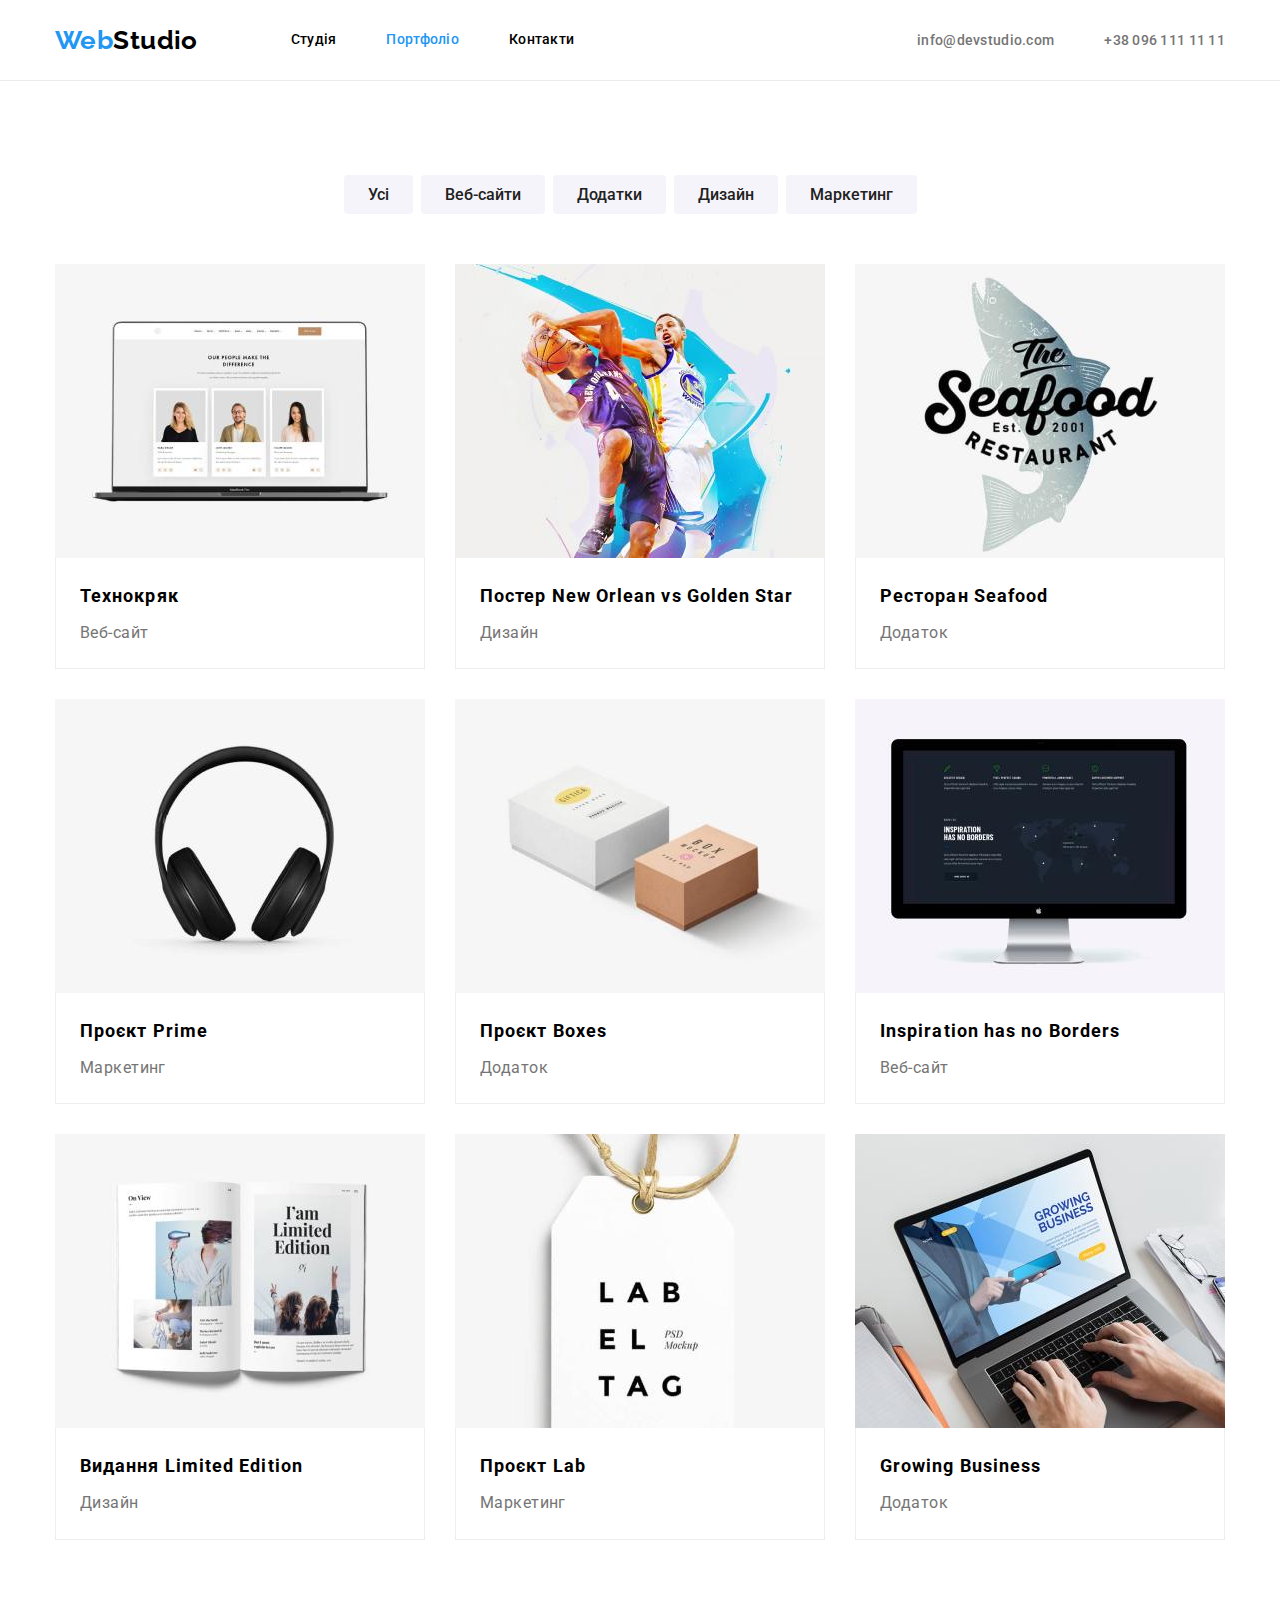
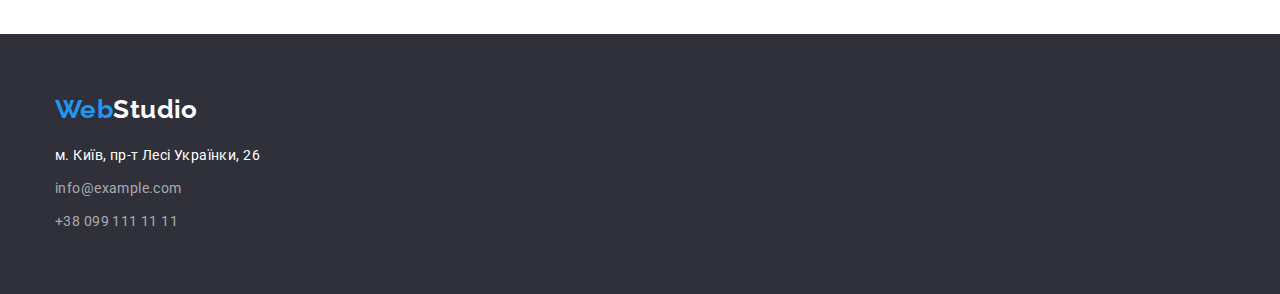
==== portfolio.html @ ac51cc39 "new" ====
<!DOCTYPE html>
<html lang="uk">
  <head>
    <meta charset="UTF-8" />
    <meta http-equiv="X-UA-Compatible" content="IE=edge" />
    <meta name="viewport" content="width=device-width, initial-scale=1.0" />
    <link rel="preconnect" href="https://fonts.googleapis.com" />
    <link rel="preconnect" href="https://fonts.gstatic.com" crossorigin />
    <link
      href="https://fonts.googleapis.com/css2?family=Raleway:wght@700&family=Roboto:wght@400;500;700;900&display=swap"
      rel="stylesheet"
    />
    <link
      rel="stylesheet"
      href="https://cdnjs.cloudflare.com/ajax/libs/modern-normalize/1.0.0/modern-normalize.min.css"
    />
    <link rel="stylesheet" href="./css/styles.css" />
    <title>Portfolio</title>
  </head>
  <body class="body">
    <!--Header-->
    <header class="top-header">
      <div class="conteiner main-nav">
        <nav class="top-navigation">
          <a class="logo" href="/." lang="en">
            <span class="logo-web">Web</span
            ><span class="logo-studio">Studio</span></a
          >
          <ul class="menu">
            <li class="menu-item">
              <a class="menu-link" href="./index.html"> Студія </a>
            </li>
            <li class="menu-item">
              <a class="menu-link current" href="./portfolio.html">
                Портфоліо
              </a>
            </li>
            <li class="menu-item">
              <a class="menu-link" href=""> Контакти </a>
            </li>
          </ul>
        </nav>
        <ul class="menu-contacts">
          <li class="contacts-link">
            <a
              class="contacts-link-phone-mail"
              href="mailto:info@devstudio.com"
              lang="en"
              >info@devstudio.com</a
            >
          </li>
          <li class="contacts-link">
            <a class="contacts-link-phone-mail" href="tel:+380961111111"
              >+38 096 111 11 11</a
            >
          </li>
        </ul>
      </div>
    </header>
    <!--Main-->
    <main>
      <!--UL з кнопками-->
      <section class="main-section">
        <div class="conteiner">
          <h1 hidden>Large section</h1>
          <ul class="buttons-menu">
            <li><button type="button" class="button-portfolio">Усі</button></li>
            <li>
              <button type="button" class="button-portfolio">Веб-сайти</button>
            </li>
            <li>
              <button type="button" class="button-portfolio">Додатки</button>
            </li>
            <li>
              <button type="button" class="button-portfolio">Дизайн</button>
            </li>
            <li>
              <button type="button" class="button-portfolio last">
                Маркетинг
              </button>
            </li>
          </ul>
          <!--UL з картинками-->
          <ul class="pictures-list">
            <li class="lists-blocks">
              <img
                src="./img/Pageportfolio/mac.jpg"
                alt="Макбук"
                width="370"
                height="294"
              />
            <div class="options-discription">
              <h2 class="name-picture-section">Технокряк</h2>
              <p class="caption-picture-section">Веб-сайт</p>
            </div>
            </li>
            <li class="lists-blocks">
              <img
                src="./img/Pageportfolio/basketball.jpg"
                alt="Баскетбол"
                width="370"
                height="294"
              />
            <div class="options-discription">
              <h2 class="name-picture-section">
                Постер <span lang="en">New Orlean vs Golden Star</span>
              </h2>
              <p class="caption-picture-section">Дизайн</p>
            </div>
            </li>
            <li class="lists-blocks">
              <img
                src="./img/Pageportfolio/fish.jpg"
                alt="Рибамоя"
                width="370"
                height="294"
              />
            <div class="options-discription">  
              <h2 class="name-picture-section">
                Ресторан <span lang="en">Seafood</span>
              </h2>
              <p class="caption-picture-section">Додаток</p>
            </div>
            </li>
            <li class="lists-blocks">
              <img
                src="./img/Pageportfolio/headphone.jpg"
                alt="навушники"
                width="370"
                height="294"
              />
            <div class="options-discription">
              <h2 class="name-picture-section">
                Проєкт <span lang="en">Prime</span>
              </h2>
              <p class="caption-picture-section">Маркетинг</p>
            </div>
              
            </li>
            <li class="lists-blocks">
              <img
                src="img/Pageportfolio/box.jpg"
                alt="Коробки"
                width="370"
                height="294"
              />
            <div class="options-discription">
              <h2 class="name-picture-section">
                Проєкт <span lang="en">Boxes</span>
              </h2>
              <p class="caption-picture-section">Додаток</p>
            </div>
  
            </li>
            <li class="lists-blocks">
              <img
                src="./img/Pageportfolio/monitor.jpg"
                alt="Монітор"
                width="370"
                height="294"
              />
            <div class="options-discription">
              <h2 class="name-picture-section">
              <span lang="en">Inspiration has no Borders</span>
            </h2>
            <p class="caption-picture-section">Веб-сайт</p>
          </div>
            </li>
            <li class="lists-blocks">
              <img
                src="./img/Pageportfolio/journal.jpg"
                alt="Журнал"
                width="370"
                height="294"
              />
            <div class="options-discription">
              <h2 class="name-picture-section">
              Видання <span lang="en">Limited Edition</span>
              </h2>
              <p class="caption-picture-section">Дизайн</p>
            </div>
            </li>
            <li class="lists-blocks">
              <img
                src="./img/Pageportfolio/birka.jpg"
                alt="Бірка"
                width="370"
                height="294"
              />
              <div class="options-discription">
                <h2 class="name-picture-section">
                Проєкт <span lang="en">Lab</span>
                </h2>
                <p class="caption-picture-section">Маркетинг</p>
              </div>
            </li>
            <li class="lists-blocks">
              <img
                src="./img/Pageportfolio/notebook.jpg"
                alt="Ноутбук"
                width="370"
                height="294"
              />
              <div class="options-discription">
                <h2 class="name-picture-section">
                  <span lang="en">Growing Business</span>
                </h2>
                <p class="caption-picture-section">Додаток</p>
              </div>
            </li>
          </ul>
        </div>
      </section>
    </main>
    <!--Footer-->
    <footer class="footer-main">
      <div class="conteiner">
        <a class="logo-button" href="/." lang="en">
          <span class="logo-web">Web</span
          ><span class="logo-studio logo-studio-footer">Studio</span></a
        >
        <address class="father-adress">
          <ul class="footer-adress-menu">
            <li class="footer-links">
              <a
                class="footer-contact-link mailto"
                href="https://goo.gl/maps/aKqt5xky7KFVWU1r5"
                target="_blank"
                rel="noopener noreferrer"
                >м. Київ, пр-т Лесі Українки, 26</a
              >
            </li>
            <li class="footer-links">
              <a class="footer-contact-link" href="mailto:info@example.com"
                >info@example.com</a
              >
            </li>
            <li class="footer-links">
              <a class="footer-contact-link" href="tel:+380991111111"
                >+38 099 111 11 11</a
              >
            </li>
          </ul>
        </address>
      </div>
    </footer>
  </body>
</html>
---- css/styles.css ----
.body {
  font-family: "Roboto", sans-serif;
  font-size: 14px;
  letter-spacing: 0.03em;
  font-weight: 500;
  background-color: var(--white-color);
}

:root {
  --brand-color: #000000;
  --gray-color: #757575;
  --blue-color: #2196f3;
  --try-button-focus: cornflowerblue;
  --white-color: #ffffff;
  --our-team-bg: #f5f4fa;
  --main-bg-color: #2f303a;
  --button-portfolio-color: #212121;
  --portfolio-border: #eeeeee;
  --header-border: #ececec;
}
a {
  cursor: pointer;
  text-decoration: none;
}
a:hover {
  text-decoration: none;
}
a:visited {
  text-decoration: none;
}
a:active {
  text-decoration: none;
}
button {
  cursor: pointer;
}
/* Reset h,p,ul */

h1,
h2,
h3,
h4,
p,
ul {
  margin: 0;
  padding: 0;
}

/* Reset Default img */
img {
  display: block;
  max-width: 100%;
  height: auto;
}

/* MAIN PAGE */

/* Paddings for sections */
.section {
  padding-top: 94px;
  padding-bottom: 94px;
}

.section-hero {
  padding-top: 200px;
  padding-bottom: 200px;
}

.section-portfolio {
  /* В макете нет верхнего падинга поэтому обнуляем */
  padding-top: 0;
  padding-bottom: 94px;
}

/* Header */
/* Logo */

.top-header {
  border-bottom: 1px solid var(--header-border);
}
.conteiner {
  /* outline: 2px solid tomato; */
  width: 1200px;
  margin-left: auto;
  margin-right: auto;
  padding-left: 15px;
  padding-right: 15px;
}

.main-nav {
  display: flex;
  align-items: center;
}

.top-navigation {
  display: flex;
  align-items: center;
}

.logo {
  text-decoration: none;
  list-style-type: none;
  margin-right: 93px;
}
.logo-web {
  font-family: "Raleway";
  font-weight: 700;
  font-size: 26px;
  line-height: 1.19;
  color: var(--blue-color);
  text-decoration: none;
}
.logo-studio {
  font-family: "Raleway";
  font-weight: 700;
  font-size: 26px;
  line-height: 1.19;
  color: var(--brand-color);
}
/* Li */
.menu {
  list-style-type: none;
  display: flex;
}

.menu-item:not(:last-child) {
  margin-right: 50px;
}

.menu-link {
  display: block;
  line-height: 1.14;
  letter-spacing: 0.02em;
  color: var(--brand-color);
  padding-top: 32px;
  padding-bottom: 32px;
}
.menu-link:focus,
.menu-link:hover {
  color: var(--blue-color);
}

.current {
  color: var(--blue-color);
}
.menu-contacts {
  display: flex;
  margin-left: auto;
  list-style-type: none;
}

.contacts-link:not(:first-child) {
  margin-left: 50px;
}

.contacts-link-phone-mail {
  line-height: 1.14;
  letter-spacing: 0.02em;
  color: var(--gray-color);
}
.contacts-link-phone-mail:focus,
.contacts-link-phone-mail:hover {
  color: var(--blue-color);
}
/*Перша секція "замовити послугу"*/

.try-us {
  background-color: var(--main-bg-color);
}
.hero-header-class {
  margin-left: 235px;
  margin-right: 235px;
  margin-top: 0;
  margin-bottom: 30px;
  font-weight: 900;
  font-size: 44px;
  line-height: 1.36;
  text-align: center;
  letter-spacing: 0.06em;
  color: var(--white-color);
  text-transform: uppercase;

  /* outline: 2px solid tomato; */
}
.try-button {
  display: block;
  margin: 0 auto;
  padding: 10px 32px 10px 32px;
  align-items: center;
  text-align: center;
  font-family: "Roboto";
  font-weight: 700;
  font-size: 16px;
  line-height: 1.88;
  justify-content: center;
  letter-spacing: 0.06em;
  color: var(--white-color);
  background-color: var(--blue-color);
  box-shadow: 0px 4px 4px rgba(0, 0, 0, 0.15);
  border-radius: 4px;
  border: none;

  /* outline: 2px solid tomato; */
}
.try-button:hover,
.try-button:focus {
  background: var(--try-button-focus);
}
/*Друга секція "наші переваги"*/

.menu-strong {
  list-style-type: none;
  display: flex;
}
.list-strong-item {
  margin-bottom: 10px;
  font-size: 14px;
  font-weight: 700;
  line-height: 1.14;
  text-transform: uppercase;
  color: var(--brand-color);
}

.bests-list {
  width: 270px;
}

.bests-list:not(:last-child) {
  margin-right: 30px;
}
/*Нижче я вказав фонт вейт 400, бо за замовченням я поставив 500*/
.text-strong-item {
  font-weight: 400;
  line-height: 1.71;
  color: var(--gray-color);
}
/*Третя секція "Чим ми займаємось"*/
.works {
  background-color: var(--white-color);
}
.text-portfolio-mail {
  margin-bottom: 50px;
  font-style: normal;
  font-weight: 700;
  font-size: 36px;
  line-height: 1.17;
  text-align: center;
  color: var(--button-portfolio-color);
}
.menu-portfolio {
  display: flex;
  justify-content: space-between;
  list-style-type: none;
}
/*Четверт секція "Наша команда"*/

.team {
  background-color: var(--our-team-bg);
}

.team-menu {
  display: flex;
  justify-content: space-between;
  list-style-type: none;
}


.team-discription{
  padding-top: 30px;
  padding-bottom: 30px;
}

.team-name {
  margin-bottom: 10px;
  font-weight: 500;
  font-size: 16px;
  line-height: 1.19;
  text-align: center;
  color: var(--button-portfolio-color);
}
.team-profession {
  font-weight: 400;
  font-size: 16px;
  line-height: 1.19;
  text-align: center;
  color: var(--gray-color);
}
/* Далі йдемо до підвалу */
.footer-main {
  padding-top: 60px;
  padding-bottom: 60px;
  background-color: var(--main-bg-color);
}

.father-adress {
  margin-top: 20px;
}
.footer-adress-menu {
  list-style-type: none;
}
.footer-contact-link {
  font-weight: 400;
  text-decoration: none;
  font-style: normal;
  line-height: 1.71;
  color: rgba(255, 255, 255, 0.6);
}
.footer-links:not(:last-child) {
  margin-bottom: 9px;
}
.mailto {
  color: var(--white-color);
}
.footer-contact-link:focus,
.footer-contact-link:hover {
  color: var(--blue-color);
}
.logo-studio-footer {
  color: var(--white-color);
}
/* Portfolio Page*/
.main-section {
  background-color: var(--white-color);
  padding-top: 94px;
  padding-bottom: 94px;
}
/* UL with buttons*/
.buttons-menu {
  display: flex;
  justify-content: center;
  margin-right: 20px;
  margin-bottom: 50px;
  list-style-type: none;
}
.button-portfolio {
  padding: 6px 24px 6px 24px;
  font-style: normal;
  margin-right: 8px;
  background-color: var(--our-team-bg);
  font-family: "Roboto";
  font-weight: 500;
  font-size: 16px;
  line-height: 1.71;
  text-align: center;
  color: var(--button-portfolio-color);
  border-radius: 4px;
  border: none;
}
.button-portfolio:focus,
.button-portfolio:hover {
  color: var(--white-color);
  background-color: var(--blue-color);
  box-shadow: 0px 3px 1px rgba(0, 0, 0, 0.1), 0px 1px 2px rgba(0, 0, 0, 0.08),
    0px 2px 2px rgba(0, 0, 0, 0.12);
  border: none;
}
.last {
  margin-right: 0;
}

/* UL with picture*/

.lists-blocks {
  margin-right: 30px;
  margin-bottom: 30px;
}
.lists-blocks:nth-child(3n) {
  margin-right: 0;
}

.lists-blocks:nth-last-child(-n + 3) {
  margin-bottom: 0;
}

.pictures-list {
  display: flex;
  flex-wrap: wrap;
  list-style-type: none;
}
.options-discription {
  padding: 20px 24px;
  border-right: 1px solid var(--portfolio-border);
  border-bottom: 1px solid var(--portfolio-border);
  border-left: 1px solid var(--portfolio-border);
}
.name-picture-section {
  margin-bottom: 4px;
  font-weight: 700;
  font-size: 18px;
  line-height: 2;
  letter-spacing: 0.06em;
  color: var(--brand-color);
}
.caption-picture-section {
  font-weight: 400;
  font-size: 16px;
  line-height: 1.88;
  color: var(--gray-color);
}
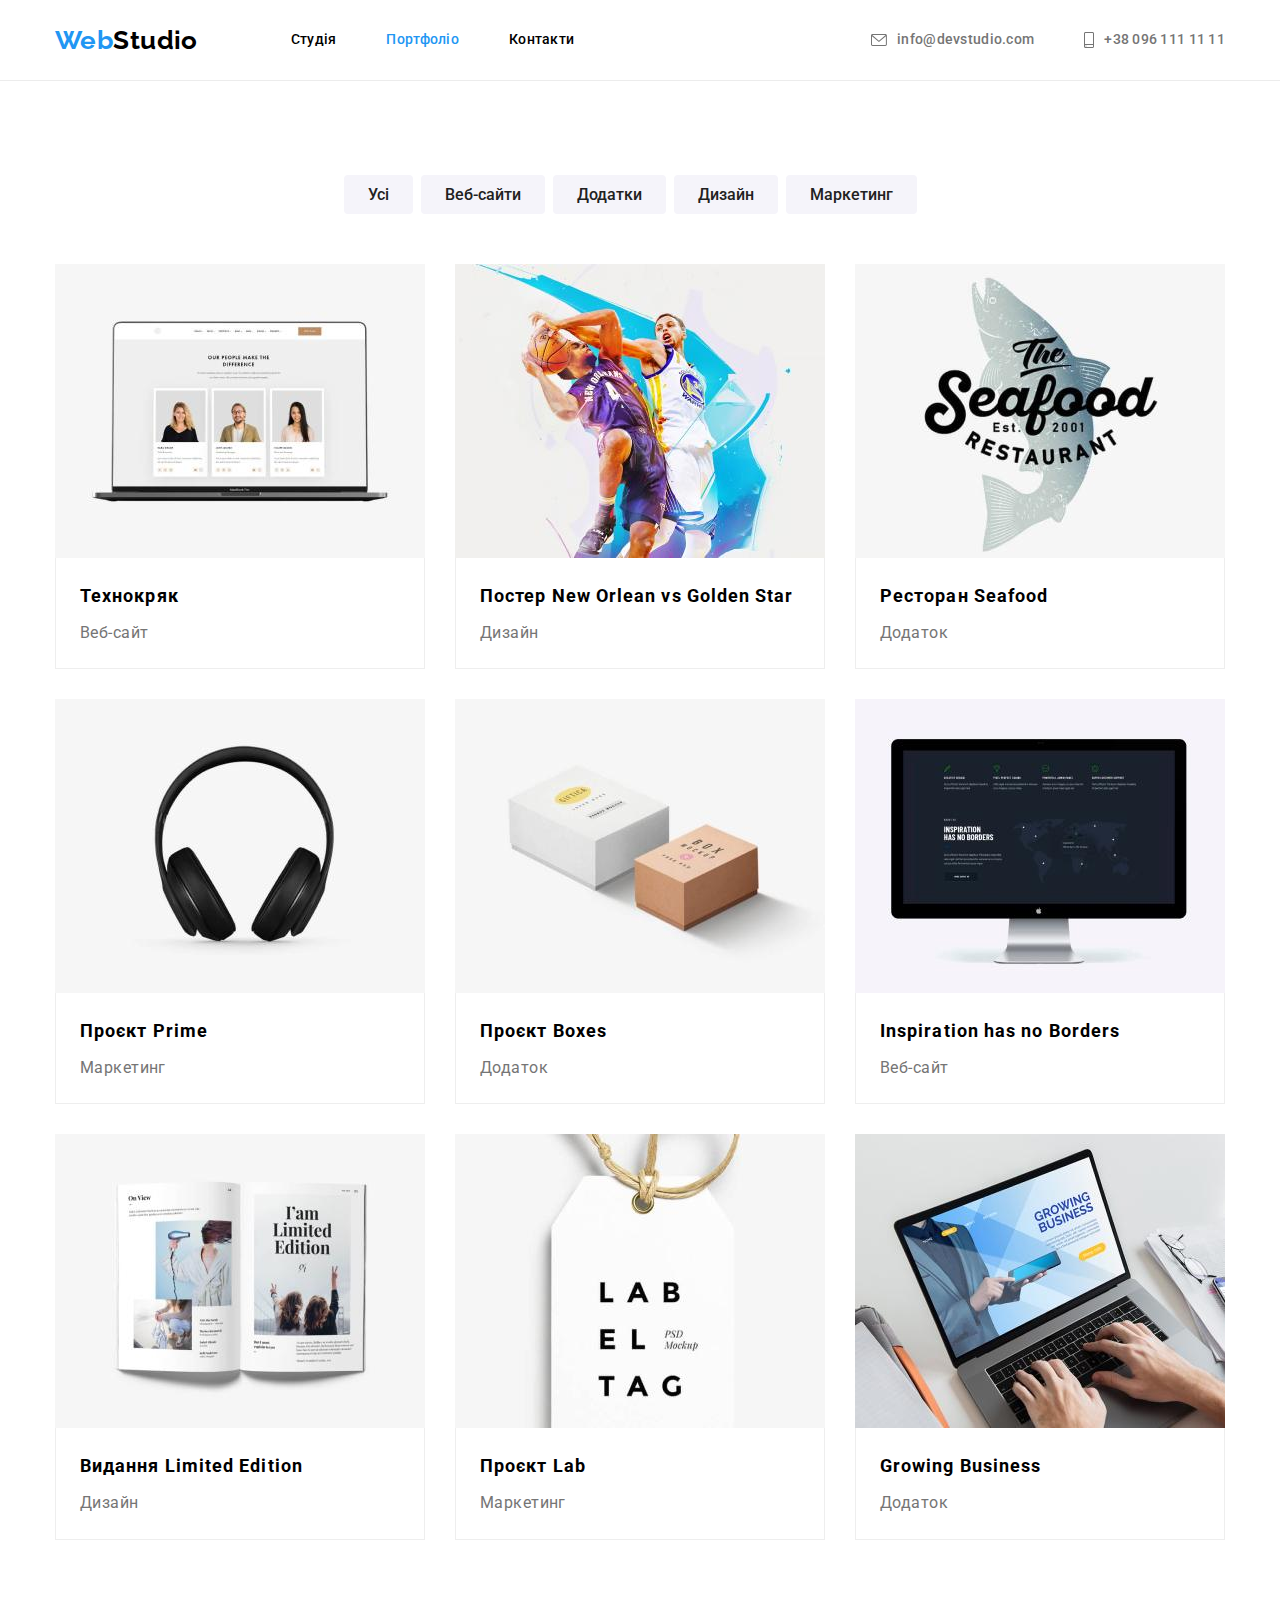
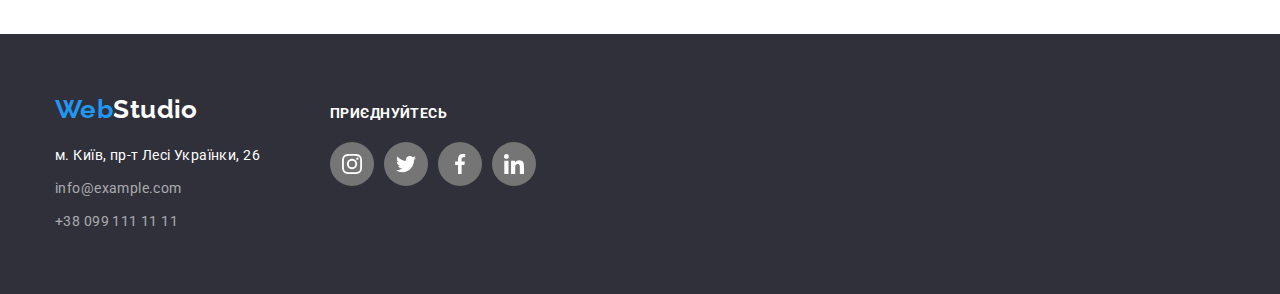
==== commit cd0fb688: "HW4 frst try" ====
--- a/portfolio.html
+++ b/portfolio.html
@@ -31,9 +31,7 @@
               <a class="menu-link" href="./index.html"> Студія </a>
             </li>
             <li class="menu-item">
-              <a class="menu-link current" href="./portfolio.html">
-                Портфоліо
-              </a>
+              <a class="menu-link current" href="./portfolio.html"> Портфоліо </a>
             </li>
             <li class="menu-item">
               <a class="menu-link" href=""> Контакти </a>
@@ -46,12 +44,20 @@
               class="contacts-link-phone-mail"
               href="mailto:info@devstudio.com"
               lang="en"
-              >info@devstudio.com</a
-            >
+              >
+              <svg class="nav-icon" width="16" height="12">
+                <use href="./img/svg/icons.svg#icon-envelope"></use>
+              </svg>
+              info@devstudio.com
+            </a>
           </li>
           <li class="contacts-link">
             <a class="contacts-link-phone-mail" href="tel:+380961111111"
-              >+38 096 111 11 11</a
+              >
+              <svg class="nav-icon" width="10" height="16">
+                <use href="./img/svg/icons.svg#icon-smartphone"></use>
+              </svg>
+              +38 096 111 11 11</a
             >
           </li>
         </ul>
@@ -214,34 +220,69 @@
     </main>
     <!--Footer-->
     <footer class="footer-main">
-      <div class="conteiner">
-        <a class="logo-button" href="/." lang="en">
-          <span class="logo-web">Web</span
-          ><span class="logo-studio logo-studio-footer">Studio</span></a
-        >
-        <address class="father-adress">
-          <ul class="footer-adress-menu">
-            <li class="footer-links">
-              <a
-                class="footer-contact-link mailto"
-                href="https://goo.gl/maps/aKqt5xky7KFVWU1r5"
-                target="_blank"
-                rel="noopener noreferrer"
-                >м. Київ, пр-т Лесі Українки, 26</a
-              >
-            </li>
-            <li class="footer-links">
-              <a class="footer-contact-link" href="mailto:info@example.com"
-                >info@example.com</a
-              >
-            </li>
-            <li class="footer-links">
-              <a class="footer-contact-link" href="tel:+380991111111"
-                >+38 099 111 11 11</a
-              >
-            </li>
-          </ul>
-        </address>
+      <div class="conteiner footer-parts">
+        <div class="footer-left-part">
+          <a class="logo-button" href="/." lang="en">
+            <span class="logo-web">Web</span
+            ><span class="logo-studio logo-studio-footer">Studio</span>
+            </a>
+          <address class="father-adress">
+            <ul class="footer-adress-menu">
+              <li class="footer-links">
+                <a
+                  class="footer-contact-link mailto"
+                  href="https://goo.gl/maps/aKqt5xky7KFVWU1r5"
+                  target="_blank"
+                  rel="noopener noreferrer"
+                  >м. Київ, пр-т Лесі Українки, 26</a
+                >
+              </li>
+              <li class="footer-links">
+                <a class="footer-contact-link" href="mailto:info@example.com"
+                  >info@example.com</a
+                >
+              </li>
+              <li class="footer-links">
+                <a class="footer-contact-link" href="tel:+380991111111"
+                  >+38 099 111 11 11</a
+                >
+              </li>
+            </ul>
+          </address>
+        </div>
+        <div class="footer-rigth-part">
+          <h3 class="right-text">приєднуйтесь</h3>
+            <ul class="right-item">
+              <li class="rigth-list">
+                <a href="" class="right-link">
+                  <svg class="right-icon" width="20" height="20">
+                    <use href="./img/svg/icons.svg#icon-instagram"></use>
+                  </svg>
+                </a>
+              </li>
+              <li class="rigth-list">
+                <a href="" class="right-link">
+                  <svg class="right-icon" width="20" height="20">
+                    <use href="./img/svg/icons.svg#icon-twitter"></use>
+                  </svg>
+                </a>
+              </li>
+              <li class="rigth-list">
+                <a href="" class="right-link">
+                  <svg class="right-icon" width="20" height="20">
+                    <use href="./img/svg/icons.svg#icon-facebook"></use>
+                  </svg>
+                </a>
+              </li>
+              <li class="rigth-list">
+                <a href="" class="right-link">
+                  <svg class="right-icon" width="20" height="20">
+                    <use href="./img/svg/icons.svg#icon-linkedin"></use>
+                  </svg>
+                </a>
+              </li>
+            </ul>
+        </div>
       </div>
     </footer>
   </body>
--- a/css/styles.css
+++ b/css/styles.css
@@ -17,6 +17,8 @@
   --button-portfolio-color: #212121;
   --portfolio-border: #eeeeee;
   --header-border: #ececec;
+  --section-second: #F5F4FA;
+  --fill-color:#AFB1B8;
 }
 a {
   cursor: pointer;
@@ -61,11 +63,6 @@
   padding-bottom: 94px;
 }
 
-.section-hero {
-  padding-top: 200px;
-  padding-bottom: 200px;
-}
-
 .section-portfolio {
   /* В макете нет верхнего падинга поэтому обнуляем */
   padding-top: 0;
@@ -145,6 +142,7 @@
 }
 .menu-contacts {
   display: flex;
+  align-items: center;
   margin-left: auto;
   list-style-type: none;
 }
@@ -153,7 +151,17 @@
   margin-left: 50px;
 }
 
+.nav-icon {
+  box-sizing: border-box;
+  fill: currentColor;
+  margin-right: 10px;
+  margin-bottom: 0;
+}
+
+
 .contacts-link-phone-mail {
+  display: flex;
+  align-items: center;
   line-height: 1.14;
   letter-spacing: 0.02em;
   color: var(--gray-color);
@@ -164,9 +172,21 @@
 }
 /*Перша секція "замовити послугу"*/
 
-.try-us {
-  background-color: var(--main-bg-color);
-}
+.try-us-hero {
+  padding-top: 200px;
+  padding-bottom: 200px;
+  /* outline: 2px solid red; */
+  max-width: 1600px;
+  margin-left: auto;
+  margin-right: auto;
+  background-image: linear-gradient(
+    rgba(47, 48, 58, 0.4),
+    rgba(47, 48, 58, 0.4)
+  ),
+    url(../img/HW4/heroimg.jpg);
+  background-color: var(--button-portfolio-color);
+}
+
 .hero-header-class {
   margin-left: 235px;
   margin-right: 235px;
@@ -225,6 +245,25 @@
   width: 270px;
 }
 
+
+/* Вставляем картиночки */
+.icon-bests {
+  display: flex;
+  justify-content: center;
+  align-items: center;
+  margin-bottom: 30px;
+  width: 270px;
+  height: 120px;
+  background-color: var(--section-second);
+  border-radius: 4px;
+}
+
+.icon-bests:focus,
+.icon-bests:hover{
+  filter: drop-shadow(0px 4px 4px rgba(0, 0, 0, 0.25));
+}
+
+
 .bests-list:not(:last-child) {
   margin-right: 30px;
 }
@@ -264,11 +303,53 @@
   list-style-type: none;
 }
 
+.team-members {
+  background-color: var(--white-color);
+  box-shadow: 0px 2px 1px rgba(0, 0, 0, 0.2);
+  border-radius: 0px 0px 4px 4px;
+}
 
 .team-discription{
   padding-top: 30px;
   padding-bottom: 30px;
 }
+
+
+.social-items {
+  display: flex;
+  justify-content: center;
+  list-style: none;
+}
+.social-items-links {
+  height: 44px;
+  width: 44px;
+}
+.social-items-links + .social-items-links {
+  margin-left: 10px;
+}
+.social-link-push {
+  height: 100%;
+  width: 100%;
+  border-radius: 50%;
+  display: flex;
+  align-items: center;
+  justify-content: center;
+  color: #afb1b8
+}
+.social-link-push:hover,
+.social-link-push:focus {
+  background-color: var(--blue-color);
+  color: var(--white-color);
+}
+.social-links {
+  fill: currentColor;
+}
+
+.social-links:hover,
+.social-links:focus {
+  fill: var(--white-color);
+}
+
 
 .team-name {
   margin-bottom: 10px;
@@ -279,12 +360,78 @@
   color: var(--button-portfolio-color);
 }
 .team-profession {
+  margin-bottom: 16px;
   font-weight: 400;
   font-size: 16px;
   line-height: 1.19;
   text-align: center;
   color: var(--gray-color);
 }
+
+/* NEW section CLIENTS */
+.clients {
+  padding-top: 94px;
+  padding-bottom: 94px;
+}
+
+.text-clients {
+  display: block;
+  margin-bottom: 50px;
+  font-style: normal;
+  font-weight: 700;
+  font-size: 36px;
+  line-height: 1.17;
+  text-align: center;
+  letter-spacing: 0.03em;
+}
+.item-clients {
+  list-style: none;
+  display: flex;
+  justify-content: center;
+}
+
+
+.list-clients {
+  margin-right: 30px;
+  width: 170px;
+  height: 92px;
+  align-items: center;
+  box-sizing: border-box;
+  
+
+}
+
+.list-clients:last-child {
+  margin-right: 0;
+}
+
+
+.link-clients {
+  display: flex;
+  justify-content: center;
+  width: 170px;
+  height: 92px;
+  justify-content: center;
+  align-items: center;
+  border: 1px solid #AFB1B8;
+  border-radius: 4px;
+  box-sizing: border-box;
+}
+
+.logo-clients {
+  fill: var(--fill-color);
+}
+
+.link-clients:hover,
+.link-clients:focus {
+  border-color: var(--blue-color);
+}
+
+.link-clients:hover .logo-clients,
+.link-clients:focus .logo-clients{
+  fill: var(--blue-color);
+}
+
 /* Далі йдемо до підвалу */
 .footer-main {
   padding-top: 60px;
@@ -318,6 +465,71 @@
 .logo-studio-footer {
   color: var(--white-color);
 }
+
+.footer-parts {
+  display: flex;
+}
+
+.footer-left-part {
+  display: block;
+}
+
+.footer-rigth-part {
+  display: block;
+  margin-left: 70px;
+}
+
+
+.right-text{
+  padding-top: 12px;
+  font-style: normal;
+  font-weight: 700;
+  font-size: 14px;
+  line-height: 1.14;
+  text-transform: uppercase;
+  color: var(--white-color);
+  margin-bottom: 20px;
+}
+
+.right-item {
+  list-style: none;
+  display: flex;
+  justify-content: space-between;
+}
+
+.rigth-list {
+  display: flex;
+  width: 44px;
+  height: 44px;
+}
+
+.rigth-list + .rigth-list {
+  margin-left: 10px;
+}
+
+.right-link {
+  display: flex;
+  justify-content: center;
+  align-items: center;
+  width: 100%;
+  height: 100%;
+  border-radius: 50%;
+  background-color: var(--gray-color);
+  
+}
+
+.right-link:hover,
+.right-link:focus {
+  background-color: var(--blue-color);
+}
+
+.right-icon {
+  fill: var(--white-color);
+}
+
+
+
+
 /* Portfolio Page*/
 .main-section {
   background-color: var(--white-color);
@@ -372,6 +584,11 @@
   margin-bottom: 0;
 }
 
+.lists-blocks:hover,
+.lists-blocks:focus {
+  box-shadow: 0px 1px 1px rgba(0, 0, 0, 0.12), 0px 4px 4px rgba(0, 0, 0, 0.06), 1px 4px 6px rgba(0, 0, 0, 0.16);
+}
+
 .pictures-list {
   display: flex;
   flex-wrap: wrap;
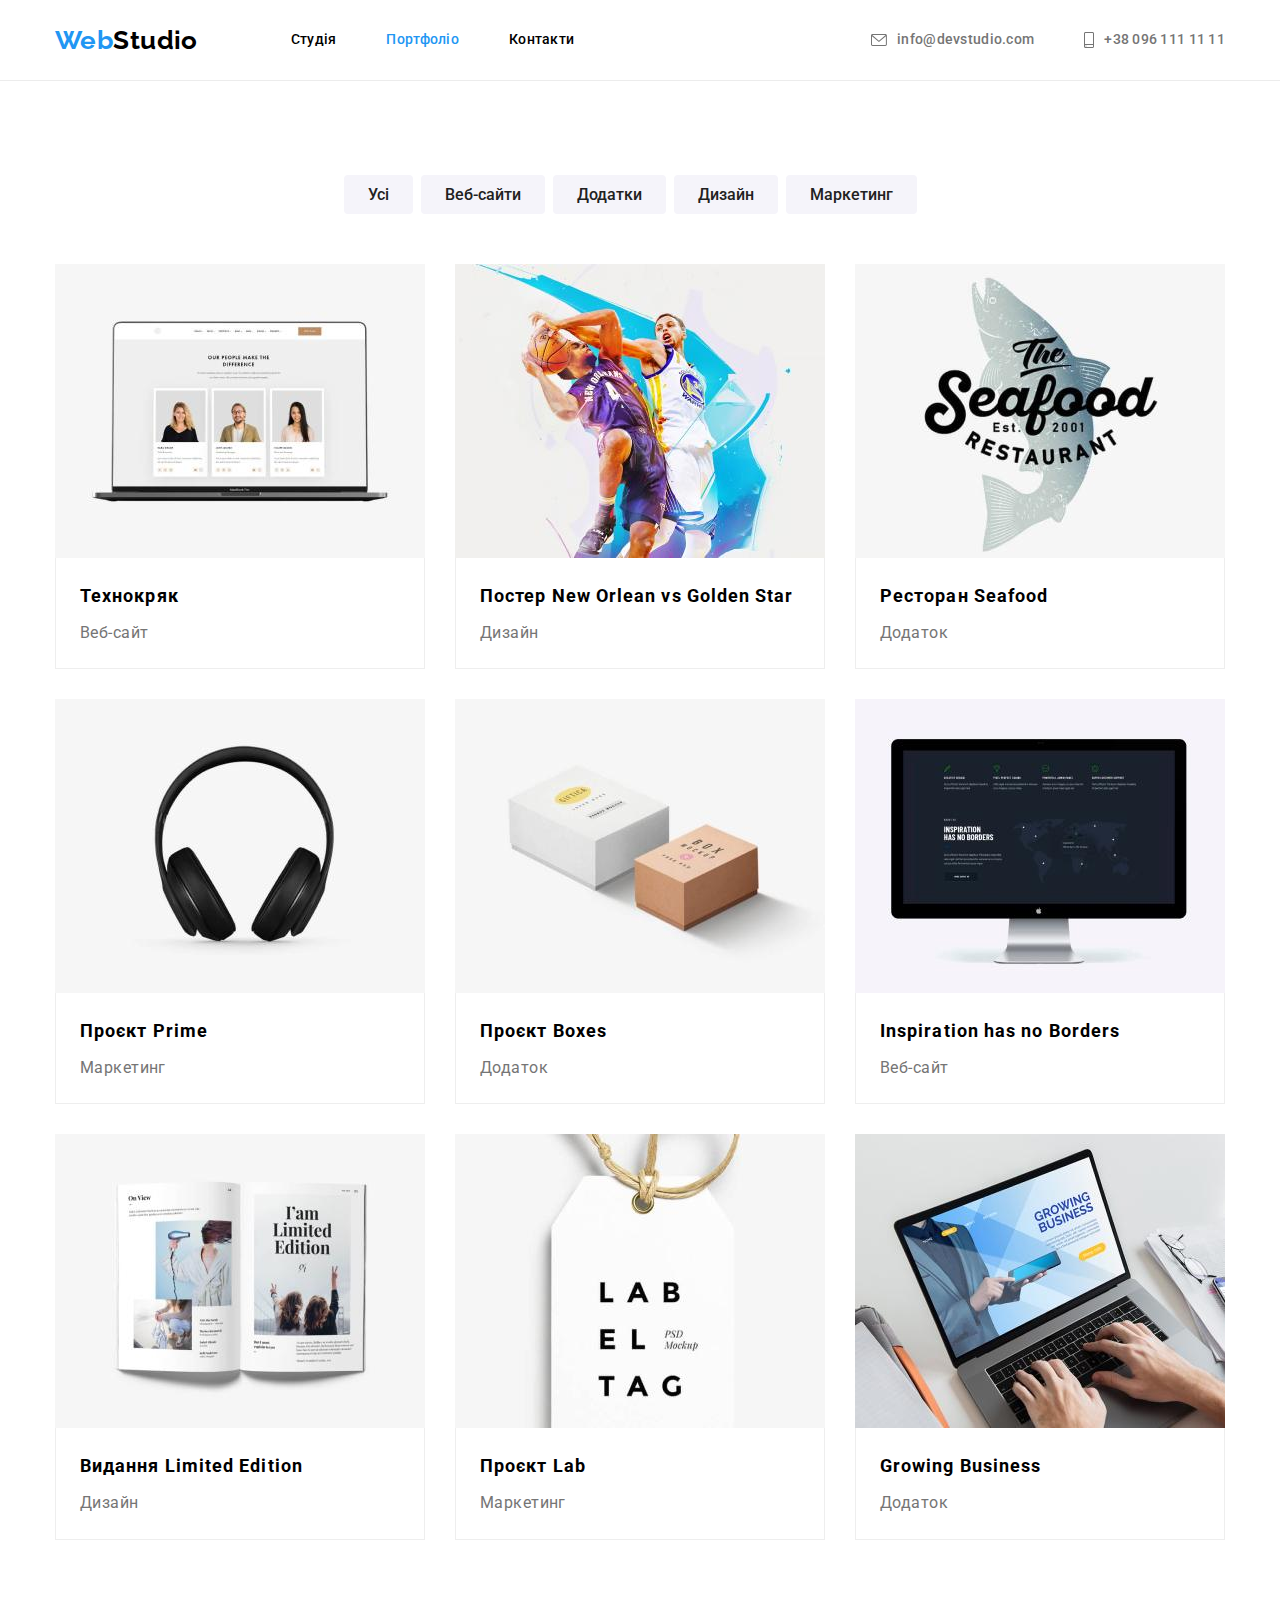
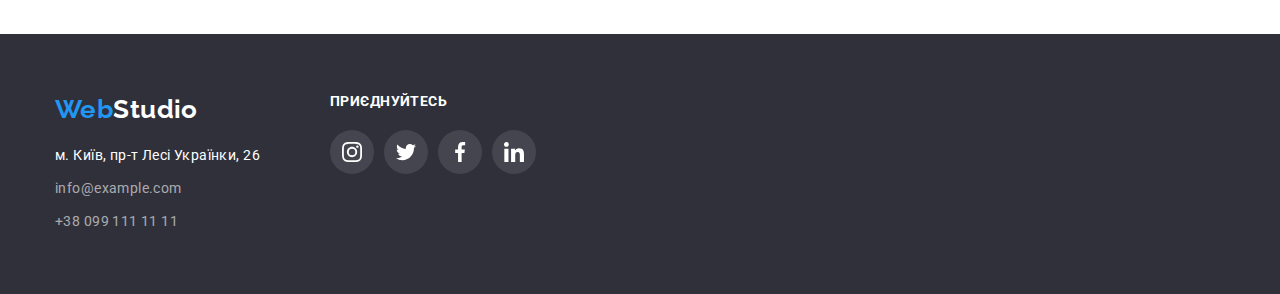
==== commit 0dba3eee: "2.10.22 HW4" ====
--- a/portfolio.html
+++ b/portfolio.html
@@ -31,7 +31,9 @@
               <a class="menu-link" href="./index.html"> Студія </a>
             </li>
             <li class="menu-item">
-              <a class="menu-link current" href="./portfolio.html"> Портфоліо </a>
+              <a class="menu-link current" href="./portfolio.html">
+                Портфоліо
+              </a>
             </li>
             <li class="menu-item">
               <a class="menu-link" href=""> Контакти </a>
@@ -44,7 +46,7 @@
               class="contacts-link-phone-mail"
               href="mailto:info@devstudio.com"
               lang="en"
-              >
+            >
               <svg class="nav-icon" width="16" height="12">
                 <use href="./img/svg/icons.svg#icon-envelope"></use>
               </svg>
@@ -52,8 +54,7 @@
             </a>
           </li>
           <li class="contacts-link">
-            <a class="contacts-link-phone-mail" href="tel:+380961111111"
-              >
+            <a class="contacts-link-phone-mail" href="tel:+380961111111">
               <svg class="nav-icon" width="10" height="16">
                 <use href="./img/svg/icons.svg#icon-smartphone"></use>
               </svg>
@@ -89,104 +90,117 @@
           <!--UL з картинками-->
           <ul class="pictures-list">
             <li class="lists-blocks">
+              <a class="link-blocks">
               <img
                 src="./img/Pageportfolio/mac.jpg"
                 alt="Макбук"
                 width="370"
                 height="294"
               />
-            <div class="options-discription">
-              <h2 class="name-picture-section">Технокряк</h2>
-              <p class="caption-picture-section">Веб-сайт</p>
-            </div>
-            </li>
-            <li class="lists-blocks">
+              <div class="options-discription">
+                <h2 class="name-picture-section">Технокряк</h2>
+                <p class="caption-picture-section">Веб-сайт</p>
+              </div>
+              </a>  
+            </li>
+            <li class="lists-blocks">
+              <a class="link-blocks">
               <img
                 src="./img/Pageportfolio/basketball.jpg"
                 alt="Баскетбол"
                 width="370"
                 height="294"
               />
-            <div class="options-discription">
-              <h2 class="name-picture-section">
-                Постер <span lang="en">New Orlean vs Golden Star</span>
-              </h2>
-              <p class="caption-picture-section">Дизайн</p>
-            </div>
-            </li>
-            <li class="lists-blocks">
+              <div class="options-discription">
+                <h2 class="name-picture-section">
+                  Постер <span lang="en">New Orlean vs Golden Star</span>
+                </h2>
+                <p class="caption-picture-section">Дизайн</p>
+              </div>
+              </a>  
+            </li>
+            <li class="lists-blocks">
+              <a class="link-blocks">
               <img
                 src="./img/Pageportfolio/fish.jpg"
                 alt="Рибамоя"
                 width="370"
                 height="294"
               />
-            <div class="options-discription">  
-              <h2 class="name-picture-section">
-                Ресторан <span lang="en">Seafood</span>
-              </h2>
-              <p class="caption-picture-section">Додаток</p>
-            </div>
-            </li>
-            <li class="lists-blocks">
+              <div class="options-discription">
+                <h2 class="name-picture-section">
+                  Ресторан <span lang="en">Seafood</span>
+                </h2>
+                <p class="caption-picture-section">Додаток</p>
+              </div>
+              </a>  
+            </li>
+            <li class="lists-blocks">
+              <a class="link-blocks">
               <img
                 src="./img/Pageportfolio/headphone.jpg"
                 alt="навушники"
                 width="370"
                 height="294"
               />
-            <div class="options-discription">
-              <h2 class="name-picture-section">
-                Проєкт <span lang="en">Prime</span>
-              </h2>
-              <p class="caption-picture-section">Маркетинг</p>
-            </div>
-              
-            </li>
-            <li class="lists-blocks">
+              <div class="options-discription">
+                <h2 class="name-picture-section">
+                  Проєкт <span lang="en">Prime</span>
+                </h2>
+                <p class="caption-picture-section">Маркетинг</p>
+              </div>
+              </a>  
+            </li>
+            <li class="lists-blocks">
+              <a class="link-blocks">
               <img
                 src="img/Pageportfolio/box.jpg"
                 alt="Коробки"
                 width="370"
                 height="294"
               />
-            <div class="options-discription">
-              <h2 class="name-picture-section">
-                Проєкт <span lang="en">Boxes</span>
-              </h2>
-              <p class="caption-picture-section">Додаток</p>
-            </div>
-  
-            </li>
-            <li class="lists-blocks">
+              <div class="options-discription">
+                <h2 class="name-picture-section">
+                  Проєкт <span lang="en">Boxes</span>
+                </h2>
+                <p class="caption-picture-section">Додаток</p>
+              </div>
+              </a>  
+            </li>
+            <li class="lists-blocks">
+              <a class="link-blocks">
               <img
                 src="./img/Pageportfolio/monitor.jpg"
                 alt="Монітор"
                 width="370"
                 height="294"
               />
-            <div class="options-discription">
-              <h2 class="name-picture-section">
-              <span lang="en">Inspiration has no Borders</span>
-            </h2>
-            <p class="caption-picture-section">Веб-сайт</p>
-          </div>
-            </li>
-            <li class="lists-blocks">
+              <div class="options-discription">
+                <h2 class="name-picture-section">
+                  <span lang="en">Inspiration has no Borders</span>
+                </h2>
+                <p class="caption-picture-section">Веб-сайт</p>
+              </div>
+              </a>  
+            </li>
+            <li class="lists-blocks">
+              <a class="link-blocks">
               <img
                 src="./img/Pageportfolio/journal.jpg"
                 alt="Журнал"
                 width="370"
                 height="294"
               />
-            <div class="options-discription">
-              <h2 class="name-picture-section">
-              Видання <span lang="en">Limited Edition</span>
-              </h2>
-              <p class="caption-picture-section">Дизайн</p>
-            </div>
-            </li>
-            <li class="lists-blocks">
+              <div class="options-discription">
+                <h2 class="name-picture-section">
+                  Видання <span lang="en">Limited Edition</span>
+                </h2>
+                <p class="caption-picture-section">Дизайн</p>
+              </div>
+              </a>  
+            </li>
+            <li class="lists-blocks">
+              <a class="link-blocks">
               <img
                 src="./img/Pageportfolio/birka.jpg"
                 alt="Бірка"
@@ -195,12 +209,14 @@
               />
               <div class="options-discription">
                 <h2 class="name-picture-section">
-                Проєкт <span lang="en">Lab</span>
+                  Проєкт <span lang="en">Lab</span>
                 </h2>
                 <p class="caption-picture-section">Маркетинг</p>
               </div>
-            </li>
-            <li class="lists-blocks">
+              </a>  
+            </li>
+            <li class="lists-blocks">
+              <a class="link-blocks">
               <img
                 src="./img/Pageportfolio/notebook.jpg"
                 alt="Ноутбук"
@@ -213,6 +229,7 @@
                 </h2>
                 <p class="caption-picture-section">Додаток</p>
               </div>
+              </a>  
             </li>
           </ul>
         </div>
@@ -225,7 +242,7 @@
           <a class="logo-button" href="/." lang="en">
             <span class="logo-web">Web</span
             ><span class="logo-studio logo-studio-footer">Studio</span>
-            </a>
+          </a>
           <address class="father-adress">
             <ul class="footer-adress-menu">
               <li class="footer-links">
@@ -251,37 +268,37 @@
           </address>
         </div>
         <div class="footer-rigth-part">
-          <h3 class="right-text">приєднуйтесь</h3>
-            <ul class="right-item">
-              <li class="rigth-list">
-                <a href="" class="right-link">
-                  <svg class="right-icon" width="20" height="20">
-                    <use href="./img/svg/icons.svg#icon-instagram"></use>
-                  </svg>
-                </a>
-              </li>
-              <li class="rigth-list">
-                <a href="" class="right-link">
-                  <svg class="right-icon" width="20" height="20">
-                    <use href="./img/svg/icons.svg#icon-twitter"></use>
-                  </svg>
-                </a>
-              </li>
-              <li class="rigth-list">
-                <a href="" class="right-link">
-                  <svg class="right-icon" width="20" height="20">
-                    <use href="./img/svg/icons.svg#icon-facebook"></use>
-                  </svg>
-                </a>
-              </li>
-              <li class="rigth-list">
-                <a href="" class="right-link">
-                  <svg class="right-icon" width="20" height="20">
-                    <use href="./img/svg/icons.svg#icon-linkedin"></use>
-                  </svg>
-                </a>
-              </li>
-            </ul>
+          <p class="right-text">приєднуйтесь</p>
+          <ul class="right-item">
+            <li class="rigth-list">
+              <a href="" class="right-link">
+                <svg class="right-icon" width="20" height="20">
+                  <use href="./img/svg/icons.svg#icon-instagram"></use>
+                </svg>
+              </a>
+            </li>
+            <li class="rigth-list">
+              <a href="" class="right-link">
+                <svg class="right-icon" width="20" height="20">
+                  <use href="./img/svg/icons.svg#icon-twitter"></use>
+                </svg>
+              </a>
+            </li>
+            <li class="rigth-list">
+              <a href="" class="right-link">
+                <svg class="right-icon" width="20" height="20">
+                  <use href="./img/svg/icons.svg#icon-facebook"></use>
+                </svg>
+              </a>
+            </li>
+            <li class="rigth-list">
+              <a href="" class="right-link">
+                <svg class="right-icon" width="20" height="20">
+                  <use href="./img/svg/icons.svg#icon-linkedin"></use>
+                </svg>
+              </a>
+            </li>
+          </ul>
         </div>
       </div>
     </footer>
--- a/css/styles.css
+++ b/css/styles.css
@@ -17,8 +17,8 @@
   --button-portfolio-color: #212121;
   --portfolio-border: #eeeeee;
   --header-border: #ececec;
-  --section-second: #F5F4FA;
-  --fill-color:#AFB1B8;
+  --section-second: #f5f4fa;
+  --fill-color: #afb1b8;
 }
 a {
   cursor: pointer;
@@ -158,7 +158,6 @@
   margin-bottom: 0;
 }
 
-
 .contacts-link-phone-mail {
   display: flex;
   align-items: center;
@@ -167,7 +166,9 @@
   color: var(--gray-color);
 }
 .contacts-link-phone-mail:focus,
-.contacts-link-phone-mail:hover {
+.contacts-link-phone-mail:hover,
+.nav-icon:hover,
+.nav-icon :focus{
   color: var(--blue-color);
 }
 /*Перша секція "замовити послугу"*/
@@ -179,12 +180,13 @@
   max-width: 1600px;
   margin-left: auto;
   margin-right: auto;
+  background-size: cover;
   background-image: linear-gradient(
-    rgba(47, 48, 58, 0.4),
-    rgba(47, 48, 58, 0.4)
-  ),
+      rgba(47, 48, 58, 0.4),
+      rgba(47, 48, 58, 0.4)
+    ),
     url(../img/HW4/heroimg.jpg);
-  background-color: var(--button-portfolio-color);
+  background-color: var(--button-portfolio-color); 
 }
 
 .hero-header-class {
@@ -245,7 +247,6 @@
   width: 270px;
 }
 
-
 /* Вставляем картиночки */
 .icon-bests {
   display: flex;
@@ -259,10 +260,9 @@
 }
 
 .icon-bests:focus,
-.icon-bests:hover{
+.icon-bests:hover {
   filter: drop-shadow(0px 4px 4px rgba(0, 0, 0, 0.25));
 }
-
 
 .bests-list:not(:last-child) {
   margin-right: 30px;
@@ -309,11 +309,10 @@
   border-radius: 0px 0px 4px 4px;
 }
 
-.team-discription{
+.team-discription {
   padding-top: 30px;
   padding-bottom: 30px;
 }
-
 
 .social-items {
   display: flex;
@@ -334,7 +333,7 @@
   display: flex;
   align-items: center;
   justify-content: center;
-  color: #afb1b8
+  color: #afb1b8;
 }
 .social-link-push:hover,
 .social-link-push:focus {
@@ -349,7 +348,6 @@
 .social-links:focus {
   fill: var(--white-color);
 }
-
 
 .team-name {
   margin-bottom: 10px;
@@ -390,22 +388,18 @@
   justify-content: center;
 }
 
-
 .list-clients {
   margin-right: 30px;
   width: 170px;
   height: 92px;
   align-items: center;
   box-sizing: border-box;
-  
-
 }
 
 .list-clients:last-child {
   margin-right: 0;
 }
 
-
 .link-clients {
   display: flex;
   justify-content: center;
@@ -413,7 +407,7 @@
   height: 92px;
   justify-content: center;
   align-items: center;
-  border: 1px solid #AFB1B8;
+  border: 1px solid #afb1b8;
   border-radius: 4px;
   box-sizing: border-box;
 }
@@ -428,7 +422,7 @@
 }
 
 .link-clients:hover .logo-clients,
-.link-clients:focus .logo-clients{
+.link-clients:focus .logo-clients {
   fill: var(--blue-color);
 }
 
@@ -479,9 +473,7 @@
   margin-left: 70px;
 }
 
-
-.right-text{
-  padding-top: 12px;
+.right-text {
   font-style: normal;
   font-weight: 700;
   font-size: 14px;
@@ -514,8 +506,7 @@
   width: 100%;
   height: 100%;
   border-radius: 50%;
-  background-color: var(--gray-color);
-  
+  background: rgba(255, 255, 255, 0.1);
 }
 
 .right-link:hover,
@@ -526,9 +517,6 @@
 .right-icon {
   fill: var(--white-color);
 }
-
-
-
 
 /* Portfolio Page*/
 .main-section {
@@ -584,9 +572,14 @@
   margin-bottom: 0;
 }
 
-.lists-blocks:hover,
-.lists-blocks:focus {
-  box-shadow: 0px 1px 1px rgba(0, 0, 0, 0.12), 0px 4px 4px rgba(0, 0, 0, 0.06), 1px 4px 6px rgba(0, 0, 0, 0.16);
+.link-blocks {
+  display: block;
+
+}
+.link-blocks:hover,
+.link-blocks:focus {
+  box-shadow: 0px 1px 1px rgba(0, 0, 0, 0.12), 0px 4px 4px rgba(0, 0, 0, 0.06),
+    1px 4px 6px rgba(0, 0, 0, 0.16);
 }
 
 .pictures-list {
